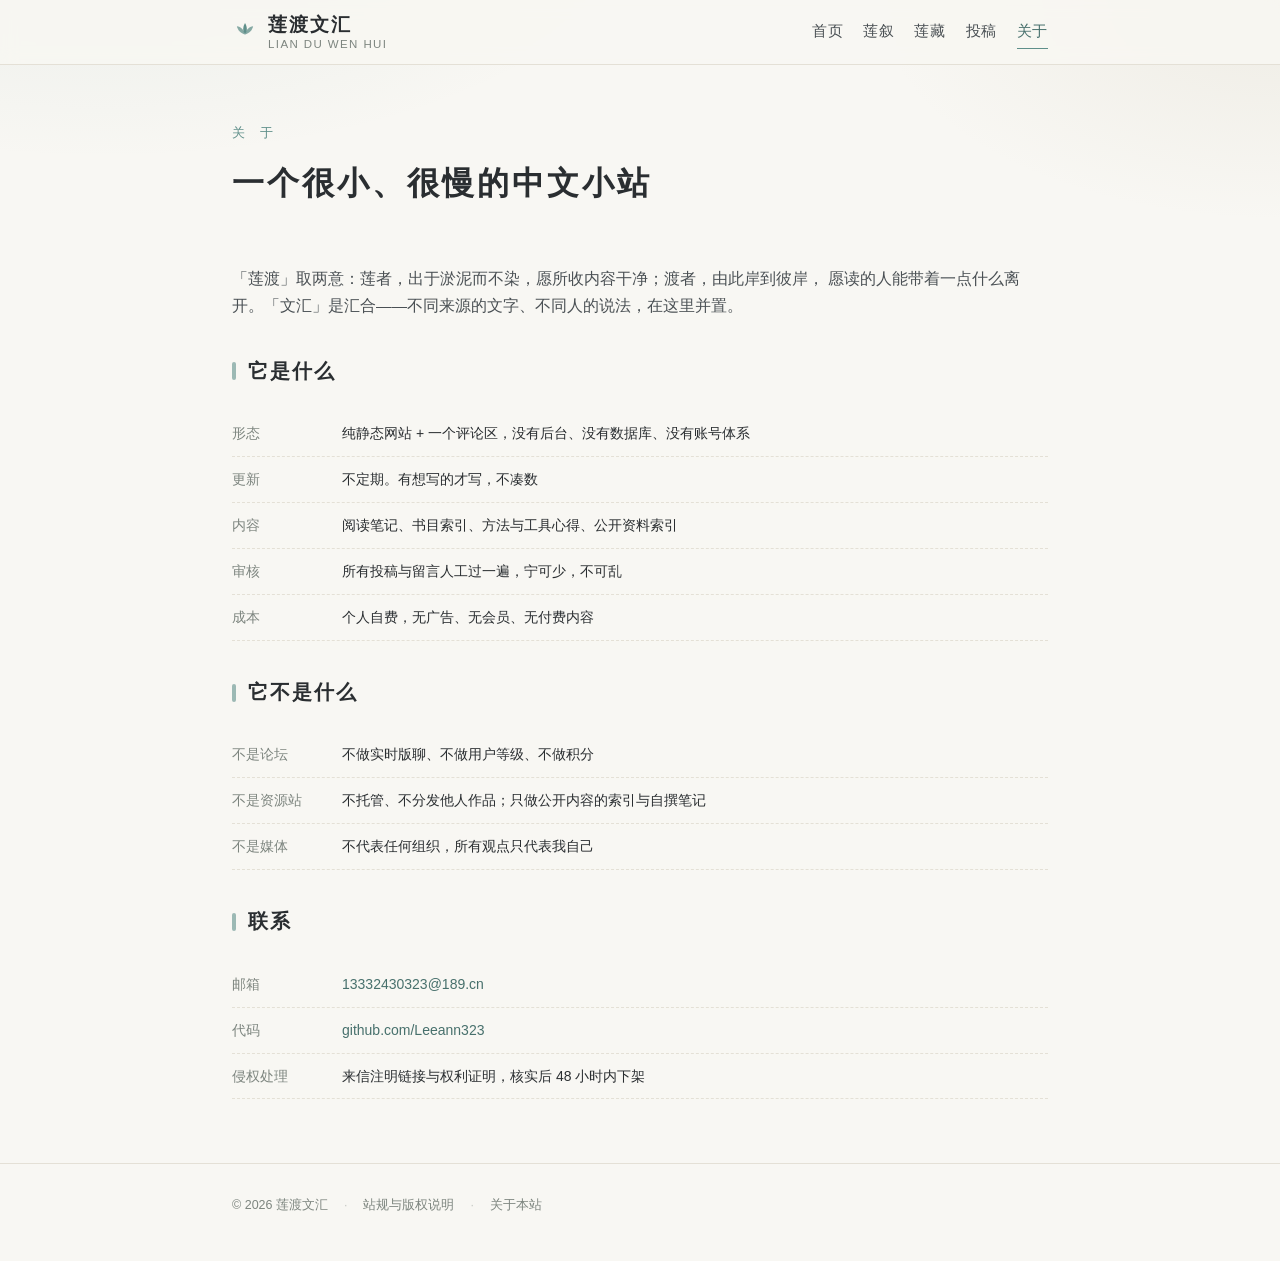
==== about/index.html @ 1ff8a552 "init: liandu static site" ====
<!DOCTYPE html>
<html lang="zh-CN">
<head>
<meta charset="utf-8">
<meta name="viewport" content="width=device-width, initial-scale=1">
<title>关于本站 | 莲渡文汇</title>
<meta name="description" content="莲渡文汇是什么，为什么做，怎么做的。">
<link rel="stylesheet" href="../assets/style.css">
</head>
<body>

<header class="site">
  <div class="wrap">
    <a class="brand" href="../">
      <svg width="26" height="26" viewBox="0 0 32 32" aria-hidden="true">
        <path d="M16 5c3 5 3 10 0 14-3-4-3-9 0-14z" fill="#5f8f8a"/>
        <path d="M16 19c-5-1-9-5-10-10 5 .5 8.5 4 10 10z" fill="#5f8f8a" opacity=".75"/>
        <path d="M16 19c5-1 9-5 10-10-5 .5-8.5 4-10 10z" fill="#5f8f8a" opacity=".75"/>
      </svg>
      <span style="display:flex;flex-direction:column;line-height:1.25">
        <b>莲渡文汇</b><span>LIAN DU WEN HUI</span>
      </span>
    </a>
    <nav class="main">
      <a href="../">首页</a>
      <a href="../qa/">莲叙</a>
      <a href="../library/">莲藏</a>
      <a href="../submit/">投稿</a>
      <a class="on" href="../about/">关于</a>
    </nav>
  </div>
</header>

<main class="wrap">
  <section class="hero" style="padding:56px 0 20px">
    <p class="kicker">关 于</p>
    <h1 style="font-size:clamp(24px,4vw,32px)">一个很小、很慢的中文小站</h1>
  </section>

  <section class="block" style="padding-top:6px">
    <p style="color:var(--ink-soft)">
      「莲渡」取两意：莲者，出于淤泥而不染，愿所收内容干净；渡者，由此岸到彼岸，
      愿读的人能带着一点什么离开。「文汇」是汇合——不同来源的文字、不同人的说法，在这里并置。
    </p>

    <h2 class="sec" style="margin-top:34px">它是什么</h2>
    <ul class="kv">
      <li><span>形态</span><span>纯静态网站 + 一个评论区，没有后台、没有数据库、没有账号体系</span></li>
      <li><span>更新</span><span>不定期。有想写的才写，不凑数</span></li>
      <li><span>内容</span><span>阅读笔记、书目索引、方法与工具心得、公开资料索引</span></li>
      <li><span>审核</span><span>所有投稿与留言人工过一遍，宁可少，不可乱</span></li>
      <li><span>成本</span><span>个人自费，无广告、无会员、无付费内容</span></li>
    </ul>

    <h2 class="sec" style="margin-top:34px">它不是什么</h2>
    <ul class="kv">
      <li><span>不是论坛</span><span>不做实时版聊、不做用户等级、不做积分</span></li>
      <li><span>不是资源站</span><span>不托管、不分发他人作品；只做公开内容的索引与自撰笔记</span></li>
      <li><span>不是媒体</span><span>不代表任何组织，所有观点只代表我自己</span></li>
    </ul>

    <h2 class="sec" style="margin-top:34px">联系</h2>
    <ul class="kv">
      <li><span>邮箱</span><span><a href="mailto:13332430323@189.cn">13332430323@189.cn</a></span></li>
      <li><span>代码</span><span><a href="https://github.com/Leeann323" target="_blank" rel="noopener">github.com/Leeann323</a></span></li>
      <li><span>侵权处理</span><span>来信注明链接与权利证明，核实后 48 小时内下架</span></li>
    </ul>
  </section>
</main>

<footer class="site">
  <div class="wrap">
    <span>© <span id="y">2026</span> 莲渡文汇</span>
    <span class="sep">·</span>
    <a href="../rules/">站规与版权说明</a>
    <span class="sep">·</span>
    <a href="../about/">关于本站</a>
  </div>
</footer>
<script>document.getElementById('y').textContent = new Date().getFullYear();</script>
</body>
</html>
---- assets/style.css ----
/* 莲渡文汇 · 简约国风样式 */
:root {
  --paper: #f8f7f3;
  --paper-2: #f2f0e9;
  --ink: #2a2e31;
  --ink-soft: #4a5054;
  --muted: #7d857f;
  --qing: #5f8f8a;
  --qing-deep: #47706c;
  --qing-wash: rgba(95, 143, 138, 0.08);
  --line: #e4e0d6;
  --shadow: 0 1px 2px rgba(42, 46, 49, 0.04), 0 8px 24px rgba(42, 46, 49, 0.05);
  --serif: "Noto Serif SC", "Source Han Serif SC", "Songti SC", "STSong", SimSun, serif;
  --sans: -apple-system, BlinkMacSystemFont, "Segoe UI", "Noto Sans SC", "Microsoft YaHei", sans-serif;
}

* { box-sizing: border-box; }

html { scroll-behavior: smooth; }

body {
  margin: 0;
  background:
    radial-gradient(900px 420px at 8% -8%, rgba(95, 143, 138, 0.10), transparent 62%),
    radial-gradient(700px 380px at 100% 0%, rgba(180, 170, 140, 0.14), transparent 58%),
    var(--paper);
  color: var(--ink);
  font-family: var(--sans);
  font-size: 15.5px;
  line-height: 1.78;
  -webkit-font-smoothing: antialiased;
}

a { color: var(--qing-deep); text-decoration: none; }
a:hover { text-decoration: underline; text-underline-offset: 3px; }

.wrap { width: 100%; max-width: 860px; margin: 0 auto; padding: 0 22px; }

/* ---------- header ---------- */
header.site {
  border-bottom: 1px solid var(--line);
  background: rgba(248, 247, 243, 0.86);
  backdrop-filter: blur(8px);
  position: sticky; top: 0; z-index: 20;
}
header.site .wrap {
  display: flex; align-items: center; gap: 18px;
  min-height: 64px; flex-wrap: wrap;
}
.brand { display: flex; align-items: center; gap: 10px; text-decoration: none; }
.brand:hover { text-decoration: none; }
.brand svg { display: block; }
.brand b {
  font-family: var(--serif); font-size: 19px; letter-spacing: 2px;
  color: var(--ink); font-weight: 600;
}
.brand span { font-size: 11.5px; color: var(--muted); letter-spacing: 1.4px; }

nav.main { margin-left: auto; display: flex; gap: 20px; flex-wrap: wrap; }
nav.main a {
  font-size: 14.5px; color: var(--ink-soft); letter-spacing: 0.6px;
  padding: 4px 0; border-bottom: 1px solid transparent;
}
nav.main a:hover { color: var(--qing-deep); border-bottom-color: var(--qing); text-decoration: none; }
nav.main a.on { color: var(--qing-deep); border-bottom-color: var(--qing); }

/* ---------- hero ---------- */
.hero { padding: 74px 0 46px; }
.hero .kicker {
  font-family: var(--serif); font-size: 13px; letter-spacing: 6px;
  color: var(--qing); margin: 0 0 18px;
}
.hero h1 {
  font-family: var(--serif); font-size: clamp(30px, 5.4vw, 44px);
  line-height: 1.34; font-weight: 600; letter-spacing: 3px; margin: 0 0 18px;
}
.hero p.lead { color: var(--ink-soft); font-size: 16px; max-width: 620px; margin: 0 0 30px; }
.hero .rule { width: 56px; height: 2px; background: var(--qing); opacity: .5; margin: 0 0 30px; border-radius: 2px; }

/* ---------- entry cards ---------- */
.grid-3 { display: grid; gap: 16px; grid-template-columns: repeat(auto-fit, minmax(220px, 1fr)); }
.entry {
  display: block; padding: 22px 20px; border: 1px solid var(--line);
  border-radius: 14px; background: linear-gradient(180deg, #fff 0%, #fbfaf6 100%);
  box-shadow: var(--shadow); transition: .2s ease; text-decoration: none; color: inherit;
}
.entry:hover { transform: translateY(-3px); border-color: #cfdcd9; text-decoration: none; }
.entry h3 { font-family: var(--serif); font-size: 17px; margin: 0 0 8px; letter-spacing: 1.5px; font-weight: 600; }
.entry p { margin: 0; font-size: 13.5px; color: var(--muted); line-height: 1.7; }
.entry .zh { color: var(--qing); font-size: 12px; letter-spacing: 2px; display: block; margin-bottom: 10px; }

/* ---------- sections ---------- */
section.block { padding: 44px 0; }
section.block + section.block { border-top: 1px solid var(--line); }
h2.sec {
  font-family: var(--serif); font-size: 20px; letter-spacing: 2px; font-weight: 600;
  margin: 0 0 22px; display: flex; align-items: center; gap: 12px;
}
h2.sec::before { content: ""; width: 4px; height: 18px; background: var(--qing); border-radius: 2px; opacity: .6; }
h2.sec small { font-family: var(--sans); font-size: 12px; color: var(--muted); letter-spacing: 1px; font-weight: 400; }

/* ---------- lists ---------- */
ul.plain { list-style: none; margin: 0; padding: 0; }
ul.plain li + li { border-top: 1px dashed var(--line); }
ul.plain li a.row { display: block; padding: 16px 2px; color: inherit; text-decoration: none; }
ul.plain li a.row:hover { background: var(--qing-wash); text-decoration: none; }
.row .t { font-size: 15.5px; color: var(--ink); }
.row .m { font-size: 12.5px; color: var(--muted); margin-top: 5px; }

/* ---------- tags ---------- */
.tags { display: flex; gap: 7px; flex-wrap: wrap; margin-top: 8px; }
.tag {
  font-size: 11.5px; letter-spacing: .4px; color: var(--qing-deep);
  background: var(--qing-wash); border: 1px solid rgba(95, 143, 138, .22);
  padding: 2px 9px; border-radius: 999px;
}
.tag.ch { color: #8a6d3b; background: rgba(178, 148, 92, .09); border-color: rgba(178, 148, 92, .26); }
.tag.gh { color: #4b5563; background: rgba(120, 130, 140, .09); border-color: rgba(120, 130, 140, .24); }

/* ---------- resource cards ---------- */
.res {
  border: 1px solid var(--line); border-radius: 14px; padding: 20px;
  background: #fff; box-shadow: var(--shadow); display: flex; flex-direction: column; gap: 10px;
}
.res h3 { font-family: var(--serif); font-size: 16.5px; margin: 0; letter-spacing: 1px; font-weight: 600; }
.res p { margin: 0; font-size: 13.5px; color: var(--ink-soft); }
.res .foot {
  display: flex; align-items: center; gap: 12px; flex-wrap: wrap;
  margin-top: auto; padding-top: 12px; border-top: 1px dashed var(--line);
  font-size: 12.5px; color: var(--muted);
}
.res .foot .btn {
  margin-left: auto; font-size: 13px; padding: 6px 14px; border-radius: 8px;
  border: 1px solid var(--qing); color: var(--qing-deep); background: transparent;
}
.res .foot .btn:hover { background: var(--qing); color: #fff; text-decoration: none; }

/* ---------- article ---------- */
article.post { padding: 42px 0 10px; }
article.post h1 { font-family: var(--serif); font-size: clamp(24px, 4vw, 31px); letter-spacing: 2px; line-height: 1.45; margin: 0 0 14px; }
article.post .meta { font-size: 12.5px; color: var(--muted); border-bottom: 1px solid var(--line); padding-bottom: 18px; margin-bottom: 26px; }
article.post h2 { font-family: var(--serif); font-size: 19px; letter-spacing: 1px; margin: 32px 0 12px; }
article.post p { margin: 0 0 16px; color: var(--ink-soft); }
article.post blockquote {
  margin: 22px 0; padding: 14px 18px; border-left: 3px solid var(--qing);
  background: var(--qing-wash); border-radius: 0 8px 8px 0; color: var(--ink-soft); font-family: var(--serif);
}

/* ---------- comments ---------- */
.comments { padding: 40px 0 60px; border-top: 1px solid var(--line); margin-top: 40px; }
.comments h2 { font-family: var(--serif); font-size: 18px; letter-spacing: 2px; margin: 0 0 8px; }
.comments .hint { font-size: 12.5px; color: var(--muted); margin: 0 0 20px; }
.cbox { min-height: 80px; }

/* ---------- misc ---------- */
.note {
  border: 1px solid var(--line); background: var(--paper-2); border-radius: 12px;
  padding: 18px 20px; font-size: 13.5px; color: var(--ink-soft);
}
.note b { color: var(--ink); }
.kv { margin: 0; padding: 0; list-style: none; }
.kv li { display: flex; gap: 14px; padding: 10px 0; border-bottom: 1px dashed var(--line); font-size: 14px; }
.kv li span:first-child { color: var(--muted); min-width: 96px; flex: 0 0 auto; }

footer.site {
  border-top: 1px solid var(--line); margin-top: 20px; padding: 30px 0 44px;
  font-size: 12.5px; color: var(--muted);
}
footer.site .wrap { display: flex; gap: 16px; flex-wrap: wrap; align-items: center; }
footer.site a { color: var(--muted); }
footer.site .sep { opacity: .4; }

@media (max-width: 560px) {
  .hero { padding: 48px 0 32px; }
  nav.main { width: 100%; margin-left: 0; gap: 14px; }
  header.site .wrap { padding-bottom: 10px; }
}
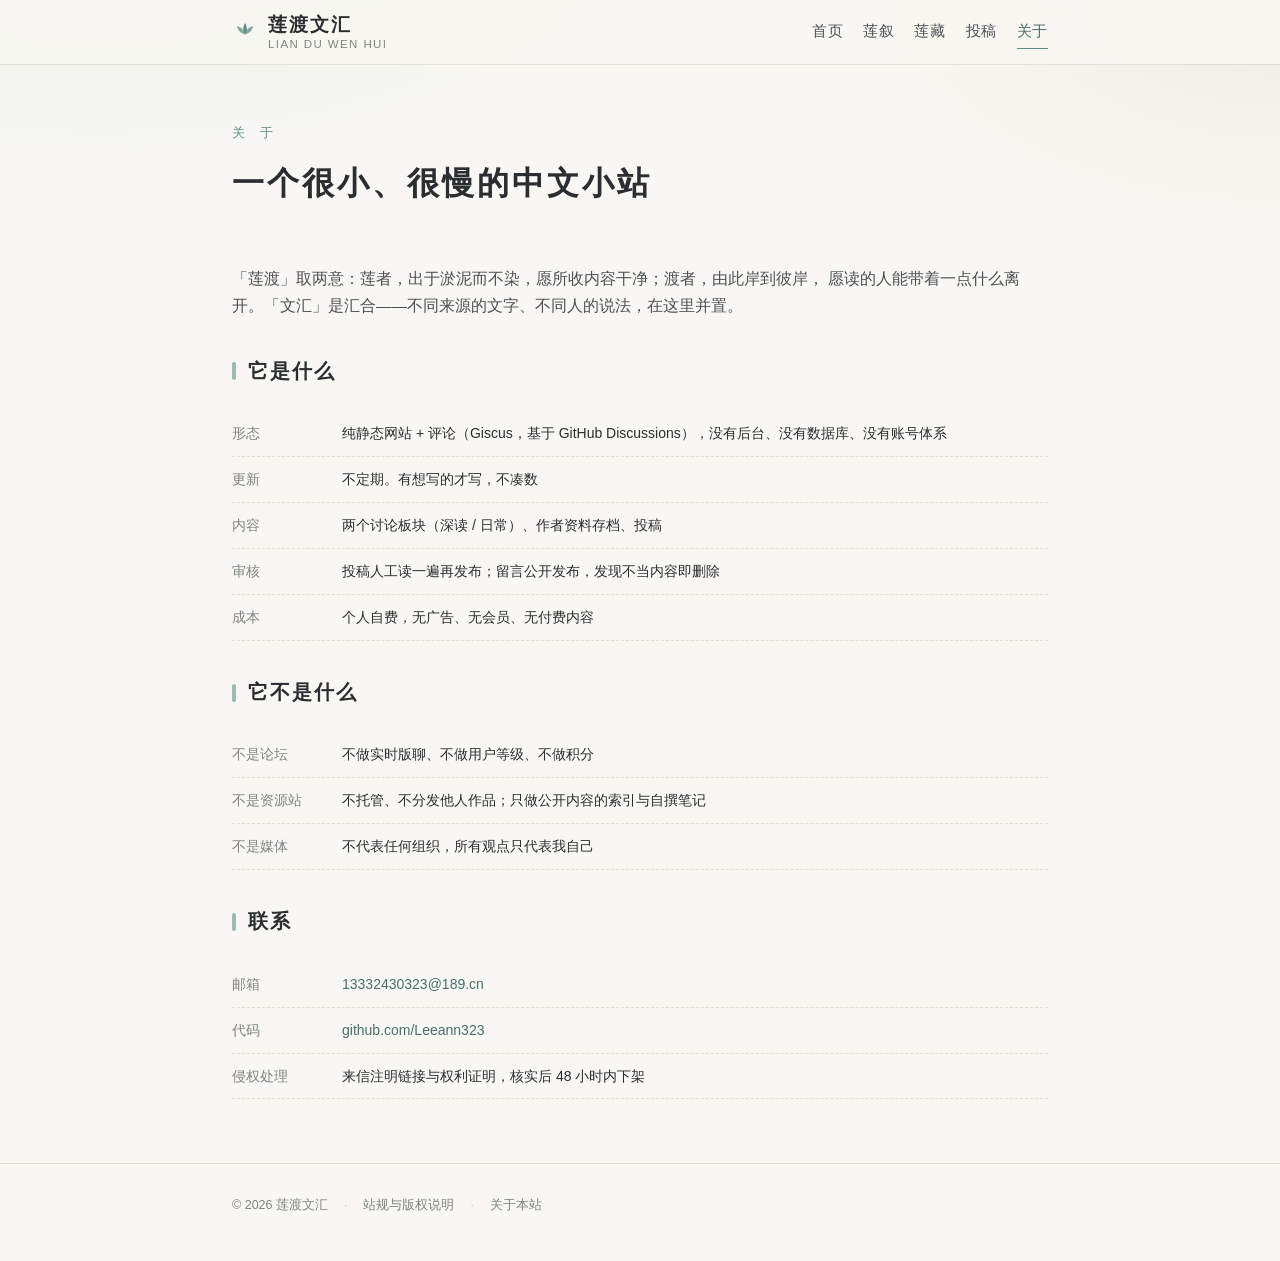
==== commit 3b44345a: "refactor: split Lianxu into deep/daily boards; library becomes author archive" ====
--- a/about/index.html
+++ b/about/index.html
@@ -45,10 +45,10 @@
 
     <h2 class="sec" style="margin-top:34px">它是什么</h2>
     <ul class="kv">
-      <li><span>形态</span><span>纯静态网站 + 一个评论区，没有后台、没有数据库、没有账号体系</span></li>
+      <li><span>形态</span><span>纯静态网站 + 评论（Giscus，基于 GitHub Discussions），没有后台、没有数据库、没有账号体系</span></li>
       <li><span>更新</span><span>不定期。有想写的才写，不凑数</span></li>
-      <li><span>内容</span><span>阅读笔记、书目索引、方法与工具心得、公开资料索引</span></li>
-      <li><span>审核</span><span>所有投稿与留言人工过一遍，宁可少，不可乱</span></li>
+      <li><span>内容</span><span>两个讨论板块（深读 / 日常）、作者资料存档、投稿</span></li>
+      <li><span>审核</span><span>投稿人工读一遍再发布；留言公开发布，发现不当内容即删除</span></li>
       <li><span>成本</span><span>个人自费，无广告、无会员、无付费内容</span></li>
     </ul>
 
--- a/assets/style.css
+++ b/assets/style.css
@@ -175,3 +175,85 @@
   nav.main { width: 100%; margin-left: 0; gap: 14px; }
   header.site .wrap { padding-bottom: 10px; }
 }
+
+/* ---------- 通用按钮 ---------- */
+a.btn {
+  display: inline-block; font-size: 13px; padding: 7px 15px; border-radius: 8px;
+  border: 1px solid var(--qing); color: var(--qing-deep); background: transparent;
+}
+a.btn:hover { background: var(--qing); color: #fff; text-decoration: none; }
+
+/* ---------- 两栏说明（板块页） ---------- */
+.two-col {
+  display: grid; gap: 14px;
+  grid-template-columns: repeat(auto-fit, minmax(240px, 1fr));
+}
+.two-col .note { height: 100%; }
+
+/* ---------- 日常卡片 ---------- */
+.note-grid {
+  display: grid; gap: 14px;
+  grid-template-columns: repeat(auto-fit, minmax(228px, 1fr));
+}
+.note-card {
+  display: flex; flex-direction: column; gap: 8px;
+  border: 1px solid var(--line); border-radius: 14px; background: #fff;
+  padding: 18px 18px 14px; box-shadow: var(--shadow);
+  color: inherit; text-decoration: none; transition: .2s ease;
+}
+a.note-card:hover { transform: translateY(-2px); border-color: #cfdcd9; text-decoration: none; }
+.note-card h3 {
+  font-family: var(--serif); font-size: 15.5px; font-weight: 600;
+  margin: 0; letter-spacing: .6px;
+}
+.note-card img {
+  width: 100%; height: auto; border-radius: 10px; display: block; margin: 2px 0;
+}
+.note-card p { margin: 0; font-size: 13.5px; color: var(--ink-soft); line-height: 1.72; }
+.note-card .meta {
+  margin-top: auto; padding-top: 10px; border-top: 1px dashed var(--line);
+  display: flex; gap: 8px; flex-wrap: wrap; align-items: center;
+  font-size: 11.5px; color: var(--muted);
+}
+.note-card .meta .tag { margin: 0; }
+
+/* ---------- 作者资料卡 ---------- */
+.author {
+  border: 1px solid var(--line); border-radius: 14px; background: #fff;
+  padding: 22px; box-shadow: var(--shadow); margin-bottom: 16px;
+}
+.author h3 {
+  font-family: var(--serif); font-size: 18px; font-weight: 600;
+  letter-spacing: 1.5px; margin: 0 0 3px;
+}
+.author h3 .years {
+  font-family: var(--sans); font-size: 12.5px; font-weight: 400;
+  color: var(--muted); letter-spacing: 0; margin-left: 9px;
+}
+.author .who { font-size: 12.5px; color: var(--qing-deep); margin: 0 0 12px; }
+.author .desc { font-size: 14px; color: var(--ink-soft); margin: 0 0 14px; }
+.author .lines { border-top: 1px dashed var(--line); }
+.author .lines div {
+  display: flex; gap: 14px; padding: 9px 0; font-size: 13.5px;
+  border-bottom: 1px dashed var(--line);
+}
+.author .lines div span:first-child { color: var(--muted); min-width: 58px; flex: 0 0 auto; }
+.author .files { display: flex; gap: 10px; flex-wrap: wrap; padding-top: 14px; }
+.author .file {
+  font-size: 13px; padding: 6px 13px; border-radius: 8px;
+  border: 1px solid var(--qing); color: var(--qing-deep); background: transparent;
+}
+.author .file em { font-style: normal; font-size: 11.5px; color: var(--muted); margin-left: 7px; }
+.author .file:hover { background: var(--qing); color: #fff; text-decoration: none; }
+.author .file:hover em { color: rgba(255, 255, 255, .82); }
+.author .upd { font-size: 11.5px; color: var(--muted); margin: 12px 0 0; }
+code {
+  font-family: ui-monospace, Consolas, "Courier New", monospace;
+  font-size: .92em; background: rgba(120, 130, 140, .10);
+  padding: 1px 5px; border-radius: 4px;
+}
+
+@media (max-width: 560px) {
+  .author .lines div { flex-direction: column; gap: 2px; }
+  .author { padding: 18px; }
+}
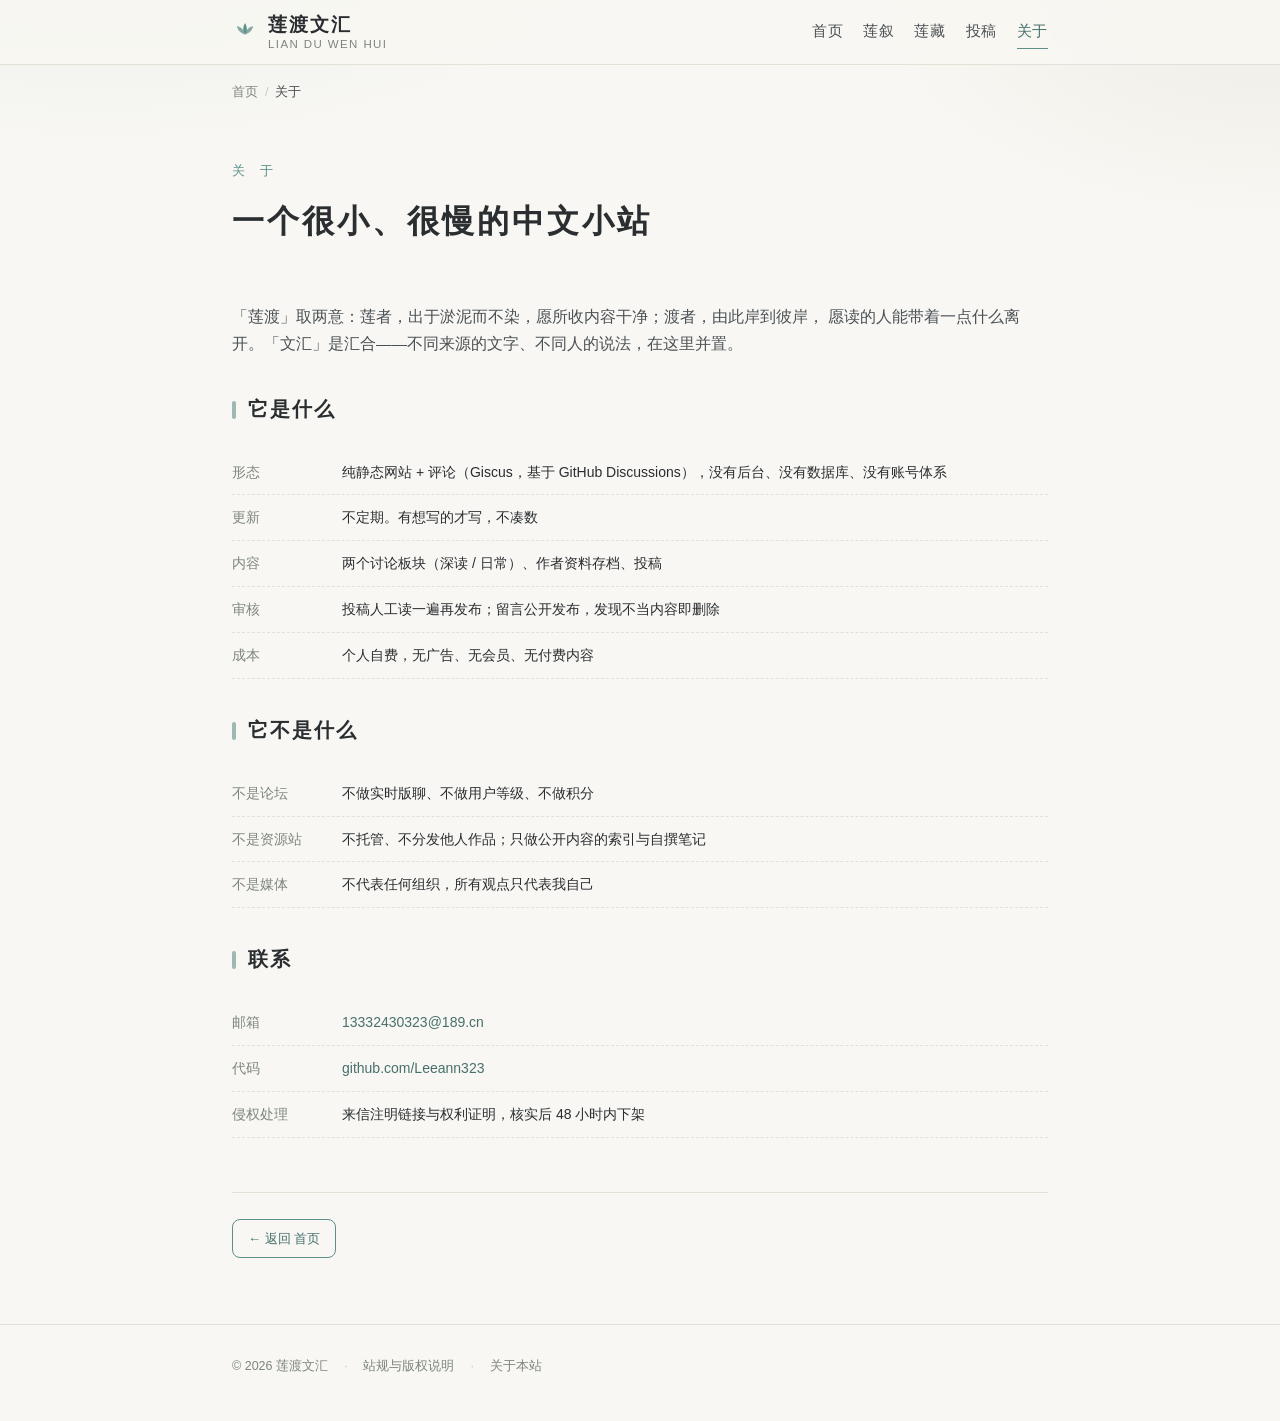
==== commit 5a8e7951: "feat: breadcrumb + back button on subpages" ====
--- a/about/index.html
+++ b/about/index.html
@@ -32,6 +32,9 @@
 </header>
 
 <main class="wrap">
+  <nav class="crumb" aria-label="当前位置">
+    <a href="../">首页</a><span class="sep">/</span><em>关于</em>
+  </nav>
   <section class="hero" style="padding:56px 0 20px">
     <p class="kicker">关 于</p>
     <h1 style="font-size:clamp(24px,4vw,32px)">一个很小、很慢的中文小站</h1>
@@ -66,6 +69,9 @@
       <li><span>侵权处理</span><span>来信注明链接与权利证明，核实后 48 小时内下架</span></li>
     </ul>
   </section>
+<nav class="backbar" aria-label="返回">
+    <a class="btn" href="../">← 返回 首页</a>
+  </nav>
 </main>
 
 <footer class="site">
--- a/assets/style.css
+++ b/assets/style.css
@@ -183,6 +183,21 @@
 }
 a.btn:hover { background: var(--qing); color: #fff; text-decoration: none; }
 
+/* ---------- 面包屑与返回 ---------- */
+nav.crumb {
+  display: flex; align-items: center; gap: 7px; flex-wrap: wrap;
+  padding: 16px 0 0; font-size: 12.5px; color: var(--muted);
+}
+nav.crumb a { color: var(--muted); }
+nav.crumb a:hover { color: var(--qing-deep); text-decoration: none; }
+nav.crumb .sep { opacity: .4; }
+nav.crumb em { font-style: normal; color: var(--ink-soft); }
+
+nav.backbar {
+  display: flex; gap: 10px; flex-wrap: wrap; align-items: center;
+  padding: 26px 0 46px; margin-top: 10px; border-top: 1px solid var(--line);
+}
+
 /* ---------- 两栏说明（板块页） ---------- */
 .two-col {
   display: grid; gap: 14px;
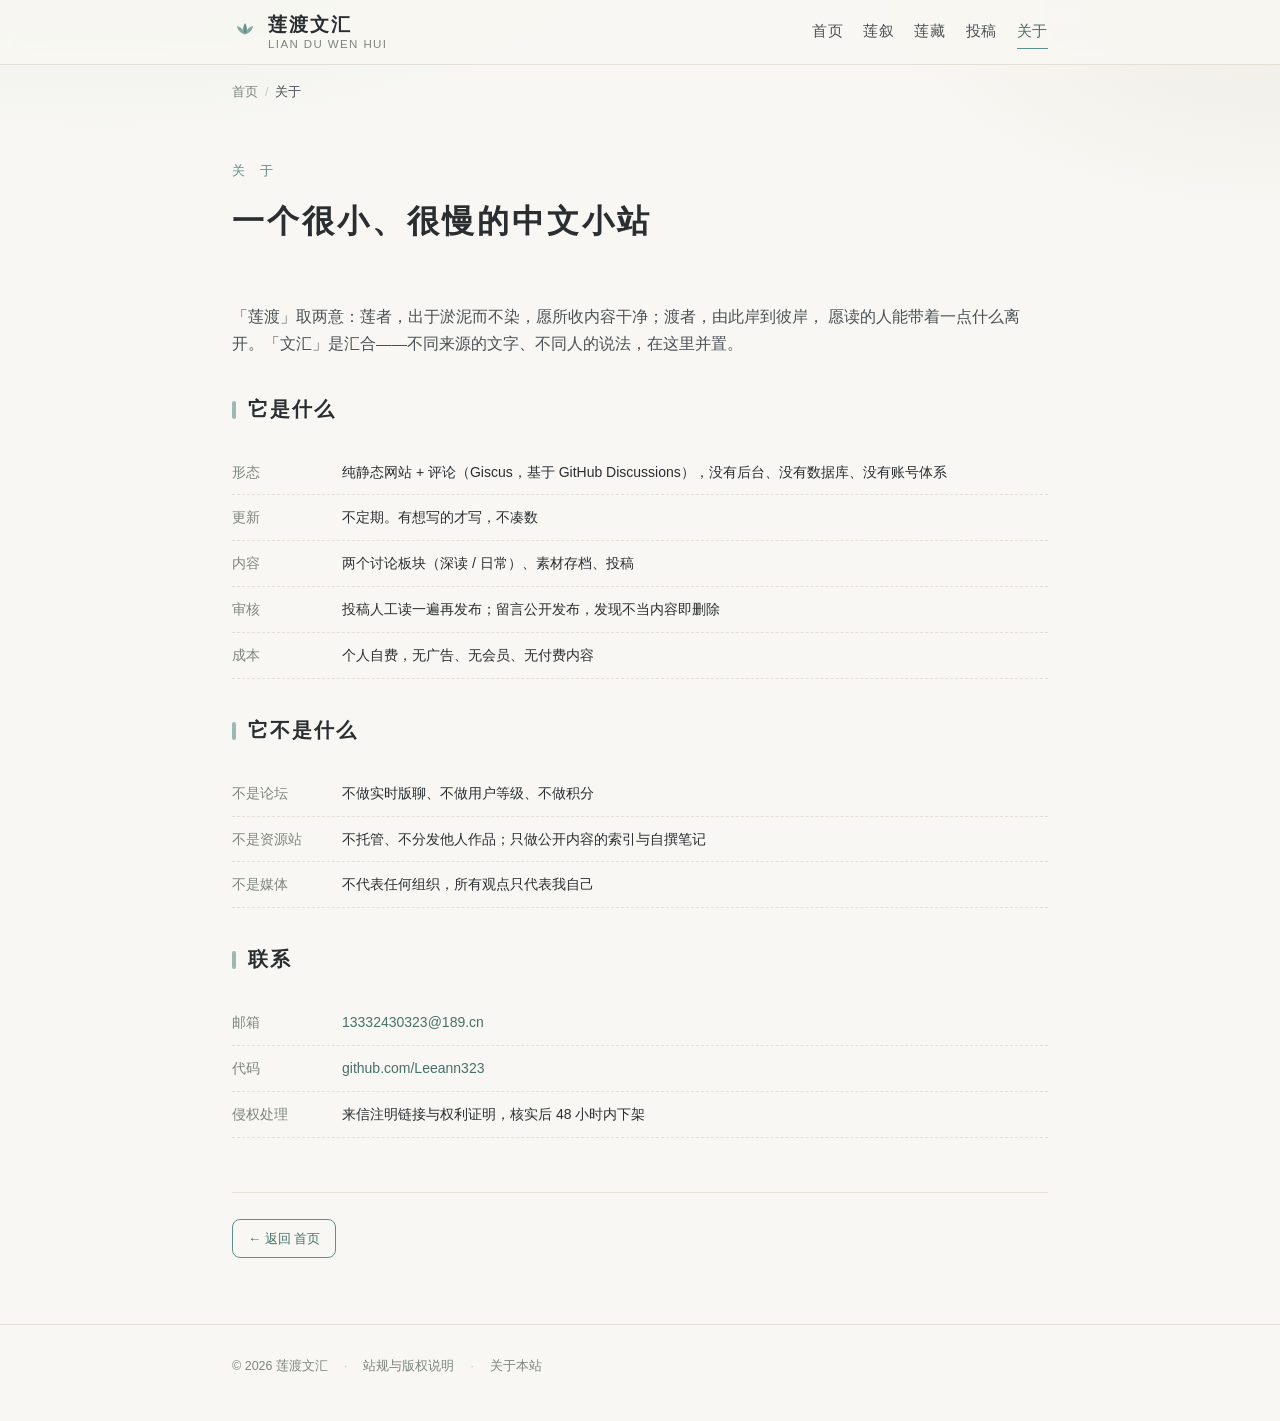
==== commit fc6dbf1f: "feat(library): broaden Lianzang from author profiles to a general resource archive" ====
--- a/about/index.html
+++ b/about/index.html
@@ -50,7 +50,7 @@
     <ul class="kv">
       <li><span>形态</span><span>纯静态网站 + 评论（Giscus，基于 GitHub Discussions），没有后台、没有数据库、没有账号体系</span></li>
       <li><span>更新</span><span>不定期。有想写的才写，不凑数</span></li>
-      <li><span>内容</span><span>两个讨论板块（深读 / 日常）、作者资料存档、投稿</span></li>
+      <li><span>内容</span><span>两个讨论板块（深读 / 日常）、素材存档、投稿</span></li>
       <li><span>审核</span><span>投稿人工读一遍再发布；留言公开发布，发现不当内容即删除</span></li>
       <li><span>成本</span><span>个人自费，无广告、无会员、无付费内容</span></li>
     </ul>
--- a/assets/style.css
+++ b/assets/style.css
@@ -232,36 +232,34 @@
 }
 .note-card .meta .tag { margin: 0; }
 
-/* ---------- 作者资料卡 ---------- */
-.author {
+/* ---------- 存档条目卡（莲藏） ---------- */
+.item {
   border: 1px solid var(--line); border-radius: 14px; background: #fff;
   padding: 22px; box-shadow: var(--shadow); margin-bottom: 16px;
 }
-.author h3 {
+.item-head { display: flex; align-items: baseline; gap: 10px; flex-wrap: wrap; margin-bottom: 4px; }
+.item h3 {
   font-family: var(--serif); font-size: 18px; font-weight: 600;
-  letter-spacing: 1.5px; margin: 0 0 3px;
-}
-.author h3 .years {
-  font-family: var(--sans); font-size: 12.5px; font-weight: 400;
-  color: var(--muted); letter-spacing: 0; margin-left: 9px;
-}
-.author .who { font-size: 12.5px; color: var(--qing-deep); margin: 0 0 12px; }
-.author .desc { font-size: 14px; color: var(--ink-soft); margin: 0 0 14px; }
-.author .lines { border-top: 1px dashed var(--line); }
-.author .lines div {
+  letter-spacing: 1.5px; margin: 0;
+}
+.item-head .tag { margin: 0; }
+.item .who { font-size: 12.5px; color: var(--qing-deep); margin: 0 0 12px; }
+.item .desc { font-size: 14px; color: var(--ink-soft); margin: 0 0 14px; }
+.item .lines { border-top: 1px dashed var(--line); }
+.item .lines div {
   display: flex; gap: 14px; padding: 9px 0; font-size: 13.5px;
   border-bottom: 1px dashed var(--line);
 }
-.author .lines div span:first-child { color: var(--muted); min-width: 58px; flex: 0 0 auto; }
-.author .files { display: flex; gap: 10px; flex-wrap: wrap; padding-top: 14px; }
-.author .file {
+.item .lines div span:first-child { color: var(--muted); min-width: 58px; flex: 0 0 auto; }
+.item .files { display: flex; gap: 10px; flex-wrap: wrap; padding-top: 14px; }
+.item .file {
   font-size: 13px; padding: 6px 13px; border-radius: 8px;
   border: 1px solid var(--qing); color: var(--qing-deep); background: transparent;
 }
-.author .file em { font-style: normal; font-size: 11.5px; color: var(--muted); margin-left: 7px; }
-.author .file:hover { background: var(--qing); color: #fff; text-decoration: none; }
-.author .file:hover em { color: rgba(255, 255, 255, .82); }
-.author .upd { font-size: 11.5px; color: var(--muted); margin: 12px 0 0; }
+.item .file em { font-style: normal; font-size: 11.5px; color: var(--muted); margin-left: 7px; }
+.item .file:hover { background: var(--qing); color: #fff; text-decoration: none; }
+.item .file:hover em { color: rgba(255, 255, 255, .82); }
+.item .upd { font-size: 11.5px; color: var(--muted); margin: 12px 0 0; }
 code {
   font-family: ui-monospace, Consolas, "Courier New", monospace;
   font-size: .92em; background: rgba(120, 130, 140, .10);
@@ -269,6 +267,6 @@
 }
 
 @media (max-width: 560px) {
-  .author .lines div { flex-direction: column; gap: 2px; }
-  .author { padding: 18px; }
-}
+  .item .lines div { flex-direction: column; gap: 2px; }
+  .item { padding: 18px; }
+}
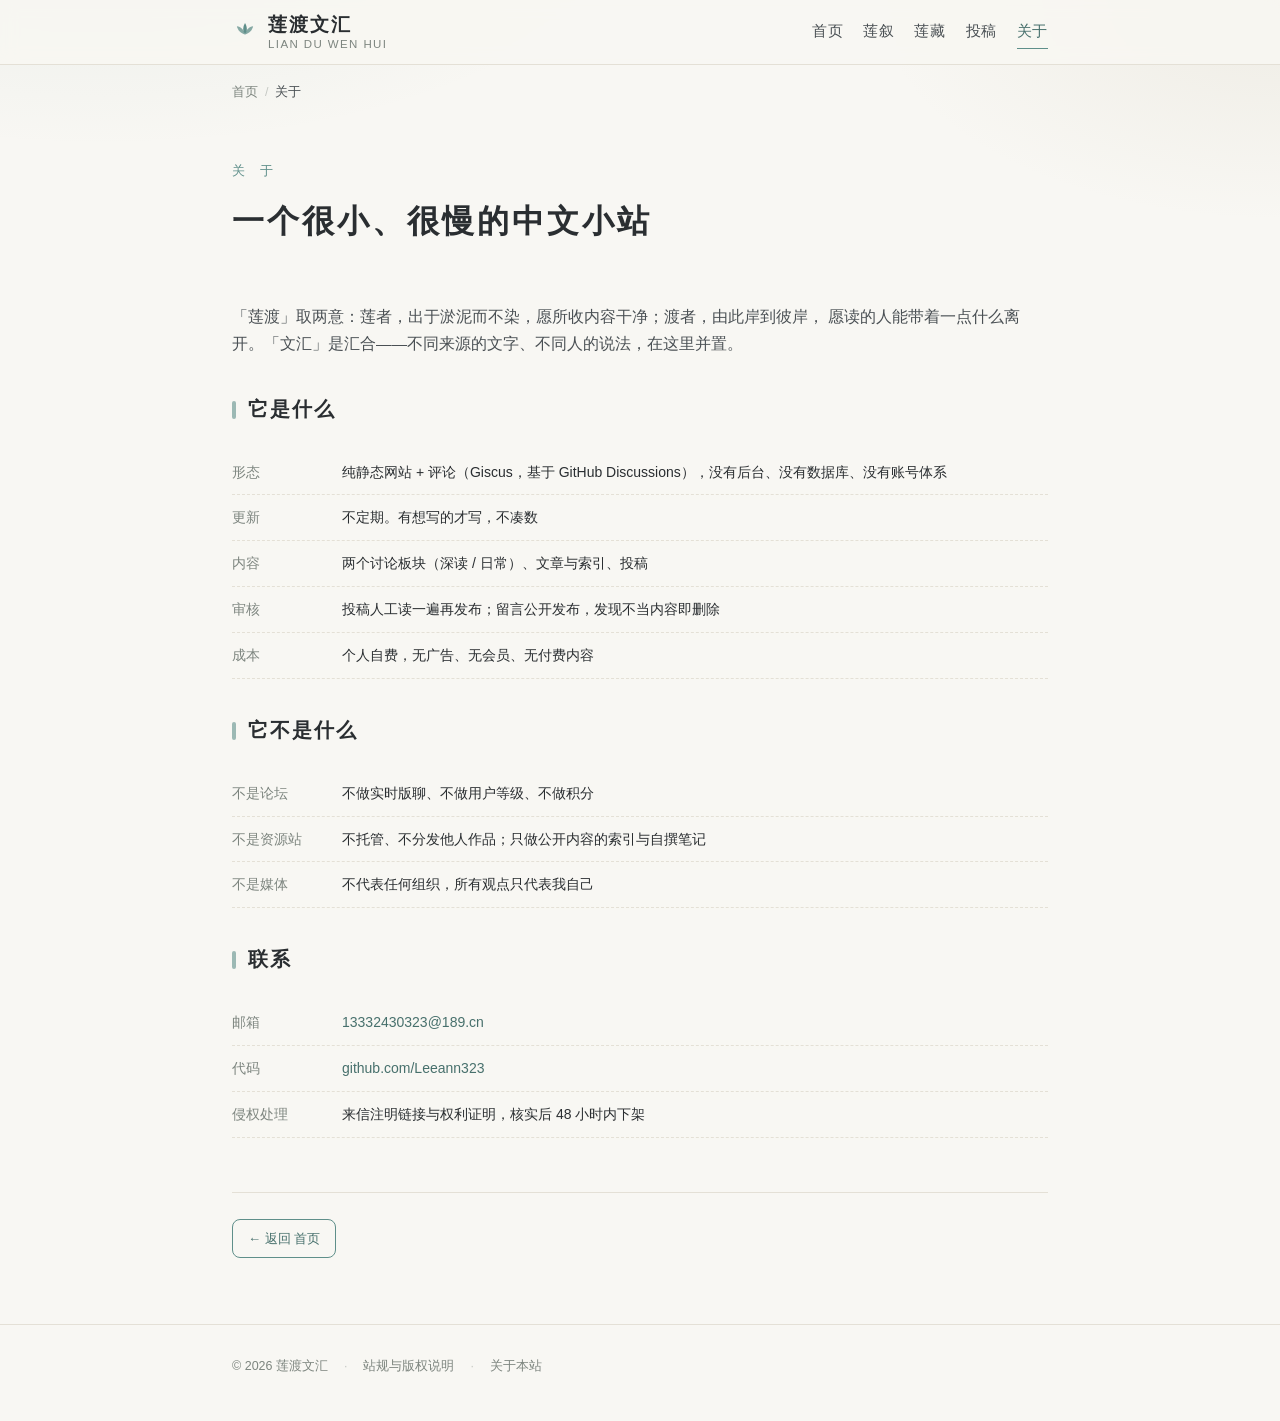
==== commit bcb47fe6: "feat(library): Lianzang becomes articles + index; no files in repo, resources only via Drawer" ====
--- a/about/index.html
+++ b/about/index.html
@@ -50,7 +50,7 @@
     <ul class="kv">
       <li><span>形态</span><span>纯静态网站 + 评论（Giscus，基于 GitHub Discussions），没有后台、没有数据库、没有账号体系</span></li>
       <li><span>更新</span><span>不定期。有想写的才写，不凑数</span></li>
-      <li><span>内容</span><span>两个讨论板块（深读 / 日常）、素材存档、投稿</span></li>
+      <li><span>内容</span><span>两个讨论板块（深读 / 日常）、文章与索引、投稿</span></li>
       <li><span>审核</span><span>投稿人工读一遍再发布；留言公开发布，发现不当内容即删除</span></li>
       <li><span>成本</span><span>个人自费，无广告、无会员、无付费内容</span></li>
     </ul>
--- a/assets/style.css
+++ b/assets/style.css
@@ -232,6 +232,32 @@
 }
 .note-card .meta .tag { margin: 0; }
 
+/* ---------- 置顶卡（莲藏） ---------- */
+.pin {
+  position: relative; display: flex; align-items: center; gap: 16px; flex-wrap: wrap;
+  border: 1px solid var(--qing); border-radius: 14px;
+  background: linear-gradient(180deg, #fff 0%, #f6faf9 100%);
+  padding: 26px 22px 20px; box-shadow: var(--shadow);
+  text-decoration: none; color: inherit; transition: .2s ease;
+}
+.pin:hover { transform: translateY(-2px); text-decoration: none; border-color: var(--qing-deep); }
+.pin-badge {
+  position: absolute; top: -10px; left: 18px;
+  background: var(--qing); color: #fff; font-size: 11px; letter-spacing: 2px;
+  padding: 2px 10px; border-radius: 999px;
+}
+.pin-body { flex: 1 1 260px; }
+.pin-body h3 {
+  font-family: var(--serif); font-size: 17.5px; font-weight: 600;
+  letter-spacing: 1.2px; margin: 0 0 7px;
+}
+.pin-body p { margin: 0; font-size: 13.5px; color: var(--ink-soft); line-height: 1.72; }
+.pin-go {
+  font-size: 13px; padding: 7px 15px; border-radius: 8px;
+  border: 1px solid var(--qing); color: var(--qing-deep); white-space: nowrap;
+}
+.pin:hover .pin-go { background: var(--qing); color: #fff; }
+
 /* ---------- 存档条目卡（莲藏） ---------- */
 .item {
   border: 1px solid var(--line); border-radius: 14px; background: #fff;
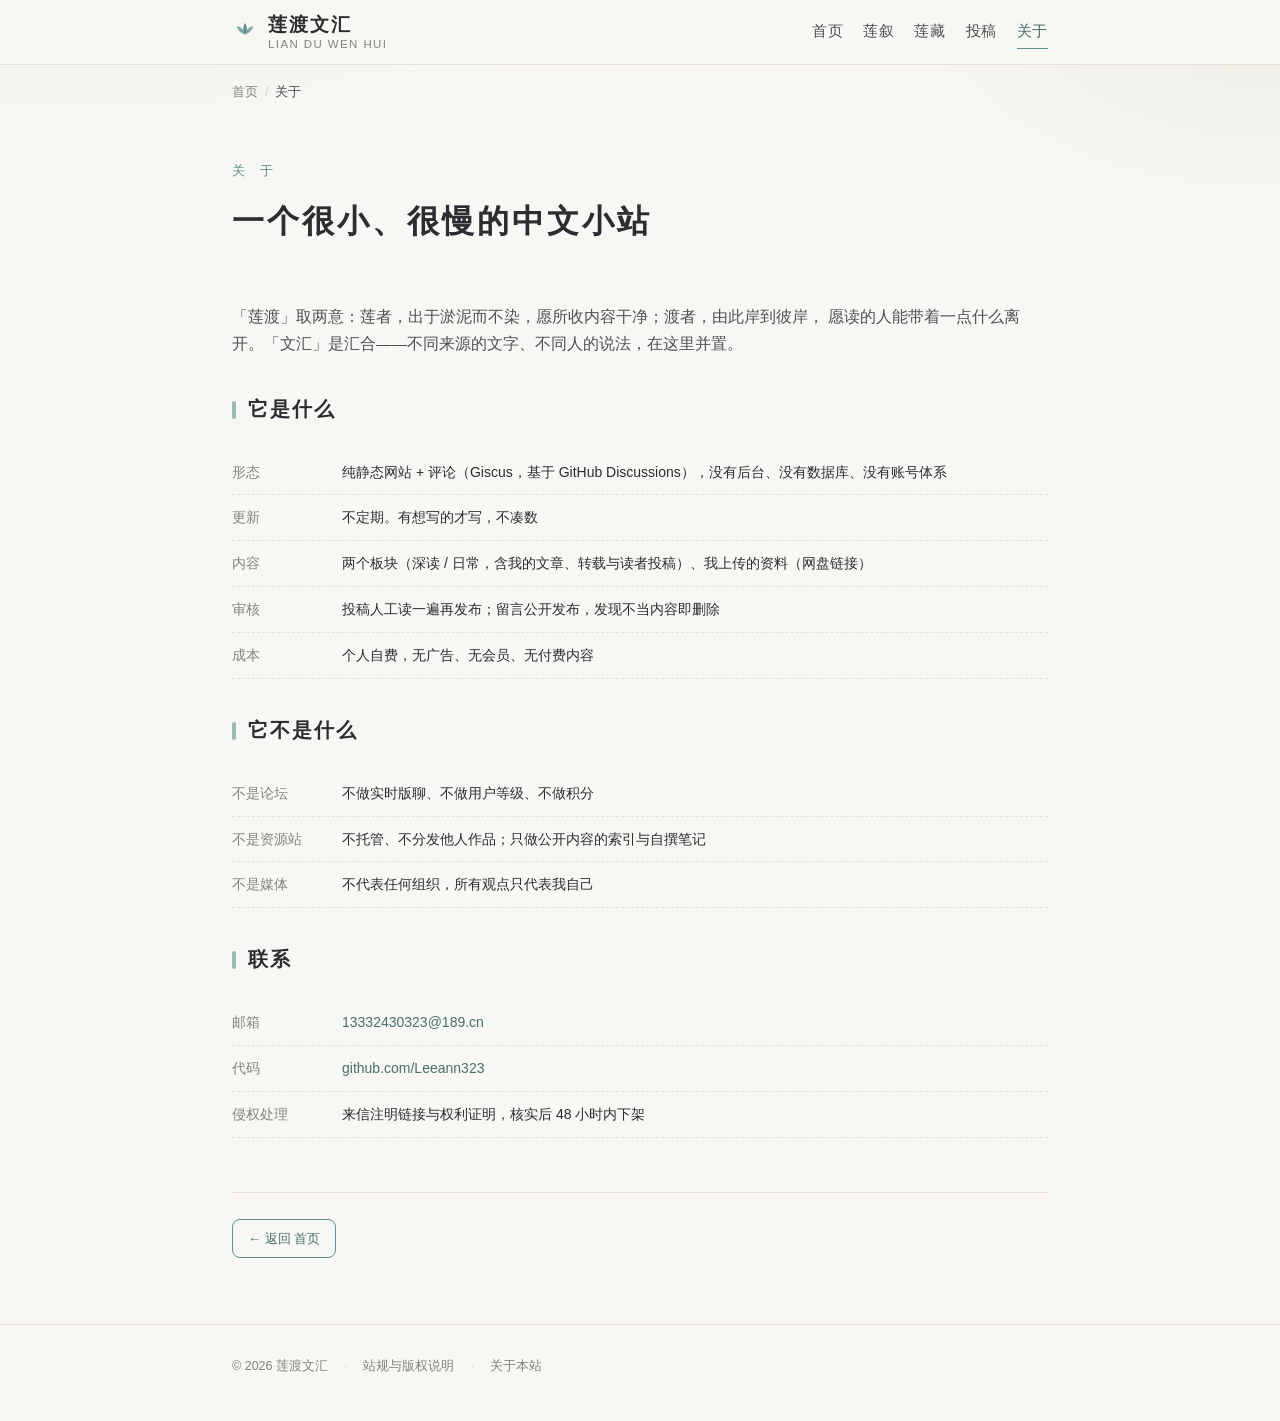
==== commit 292b4477: "refactor: articles and submissions move to Lianxu boards; Lianzang holds only self-uploaded resource" ====
--- a/about/index.html
+++ b/about/index.html
@@ -50,7 +50,7 @@
     <ul class="kv">
       <li><span>形态</span><span>纯静态网站 + 评论（Giscus，基于 GitHub Discussions），没有后台、没有数据库、没有账号体系</span></li>
       <li><span>更新</span><span>不定期。有想写的才写，不凑数</span></li>
-      <li><span>内容</span><span>两个讨论板块（深读 / 日常）、文章与索引、投稿</span></li>
+      <li><span>内容</span><span>两个板块（深读 / 日常，含我的文章、转载与读者投稿）、我上传的资料（网盘链接）</span></li>
       <li><span>审核</span><span>投稿人工读一遍再发布；留言公开发布，发现不当内容即删除</span></li>
       <li><span>成本</span><span>个人自费，无广告、无会员、无付费内容</span></li>
     </ul>
--- a/assets/style.css
+++ b/assets/style.css
@@ -116,6 +116,31 @@
 }
 .tag.ch { color: #8a6d3b; background: rgba(178, 148, 92, .09); border-color: rgba(178, 148, 92, .26); }
 .tag.gh { color: #4b5563; background: rgba(120, 130, 140, .09); border-color: rgba(120, 130, 140, .24); }
+.tag.own { color: #3c6e52; background: rgba(90, 140, 110, .10); border-color: rgba(90, 140, 110, .28); }
+.tag.rep { color: #6b5f8a; background: rgba(120, 105, 160, .09); border-color: rgba(120, 105, 160, .26); }
+.tag.sub { color: #8a5a3b; background: rgba(170, 110, 70, .09); border-color: rgba(170, 110, 70, .26); }
+
+/* ---------- 投稿全文（莲藏） ---------- */
+.submission {
+  border: 1px solid var(--line); border-radius: 14px; background: #fff;
+  padding: 24px 24px 18px; box-shadow: var(--shadow); margin-bottom: 16px;
+}
+.sub-head { display: flex; align-items: baseline; gap: 10px; flex-wrap: wrap; margin-bottom: 6px; }
+.submission h3 {
+  font-family: var(--serif); font-size: 18.5px; font-weight: 600;
+  letter-spacing: 1.2px; margin: 0; line-height: 1.5;
+}
+.submission .byline {
+  font-size: 12.5px; color: var(--muted); margin: 0 0 16px;
+  padding-bottom: 14px; border-bottom: 1px dashed var(--line);
+}
+.submission .sub-body p { font-size: 14.5px; color: var(--ink-soft); margin: 0 0 14px; line-height: 1.86; }
+.submission .sub-body p:last-child { margin-bottom: 0; }
+.submission .foot {
+  display: flex; gap: 8px; flex-wrap: wrap; align-items: center;
+  margin-top: 16px; padding-top: 12px; border-top: 1px dashed var(--line);
+}
+.submission .foot .upd { font-size: 11.5px; color: var(--muted); margin: 0 0 0 auto; }
 
 /* ---------- resource cards ---------- */
 .res {
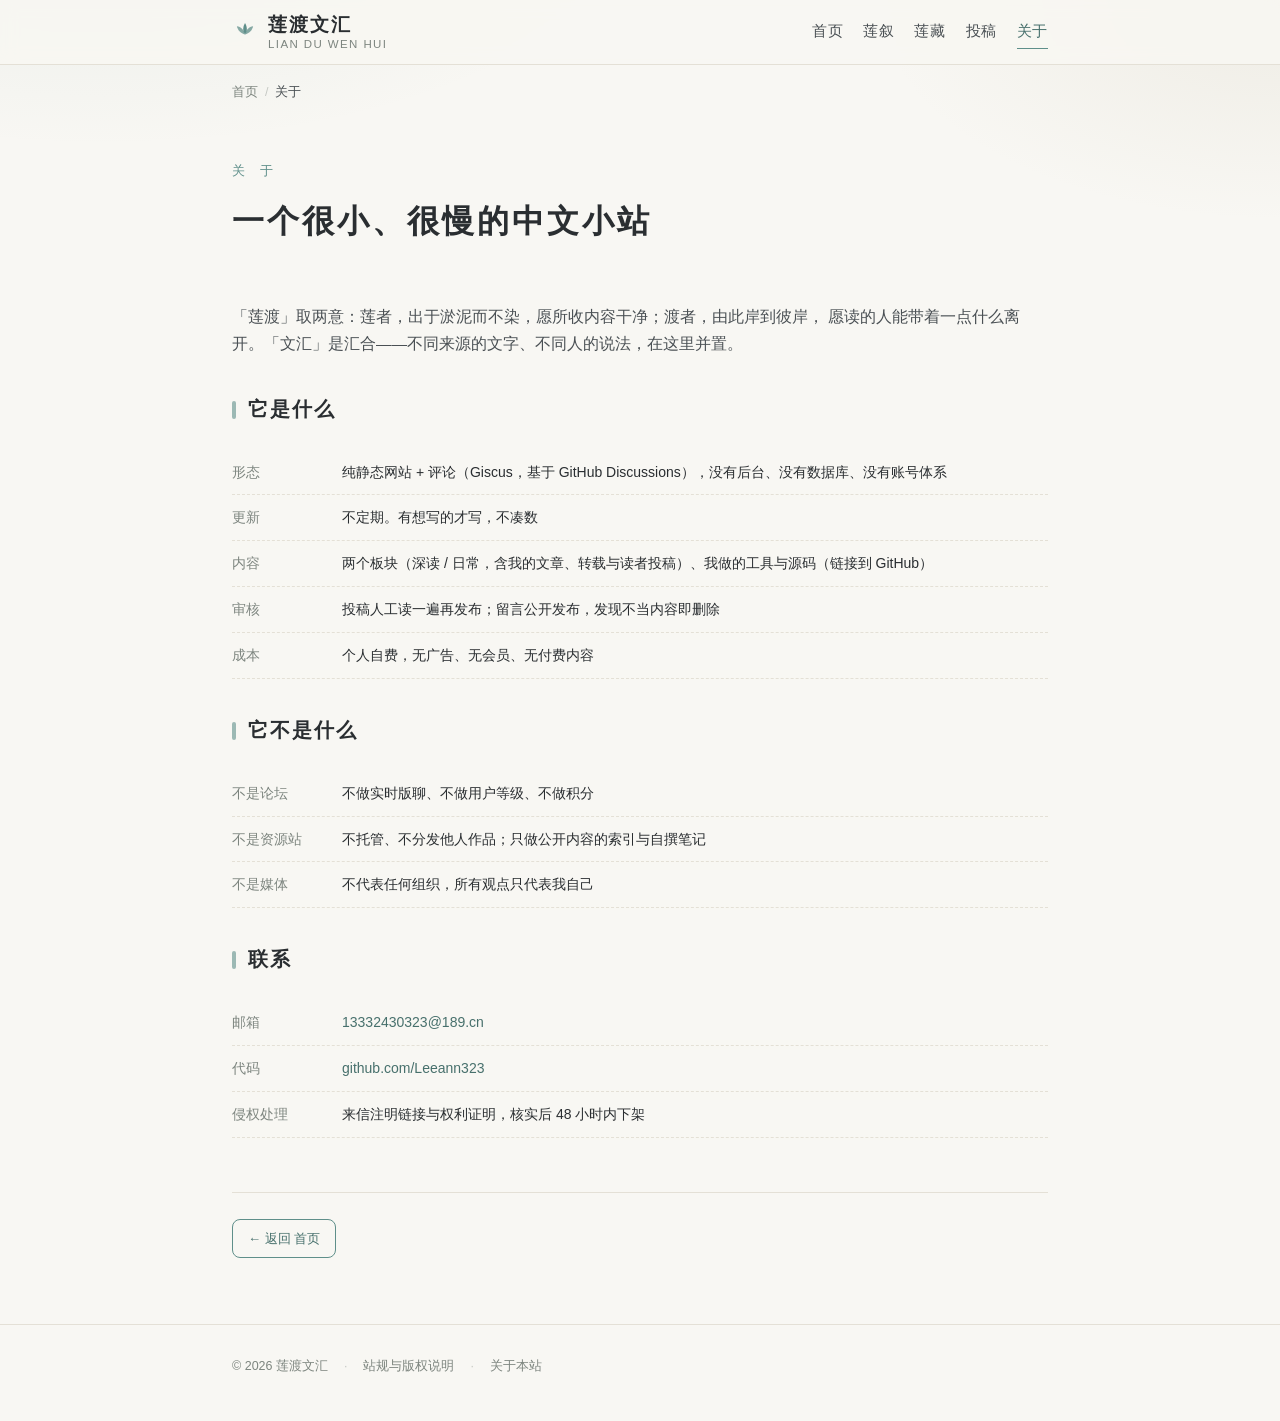
==== commit 5a29d050: "feat(library): Lianzang lists my own GitHub projects with one-line intros" ====
--- a/about/index.html
+++ b/about/index.html
@@ -50,7 +50,7 @@
     <ul class="kv">
       <li><span>形态</span><span>纯静态网站 + 评论（Giscus，基于 GitHub Discussions），没有后台、没有数据库、没有账号体系</span></li>
       <li><span>更新</span><span>不定期。有想写的才写，不凑数</span></li>
-      <li><span>内容</span><span>两个板块（深读 / 日常，含我的文章、转载与读者投稿）、我上传的资料（网盘链接）</span></li>
+      <li><span>内容</span><span>两个板块（深读 / 日常，含我的文章、转载与读者投稿）、我做的工具与源码（链接到 GitHub）</span></li>
       <li><span>审核</span><span>投稿人工读一遍再发布；留言公开发布，发现不当内容即删除</span></li>
       <li><span>成本</span><span>个人自费，无广告、无会员、无付费内容</span></li>
     </ul>
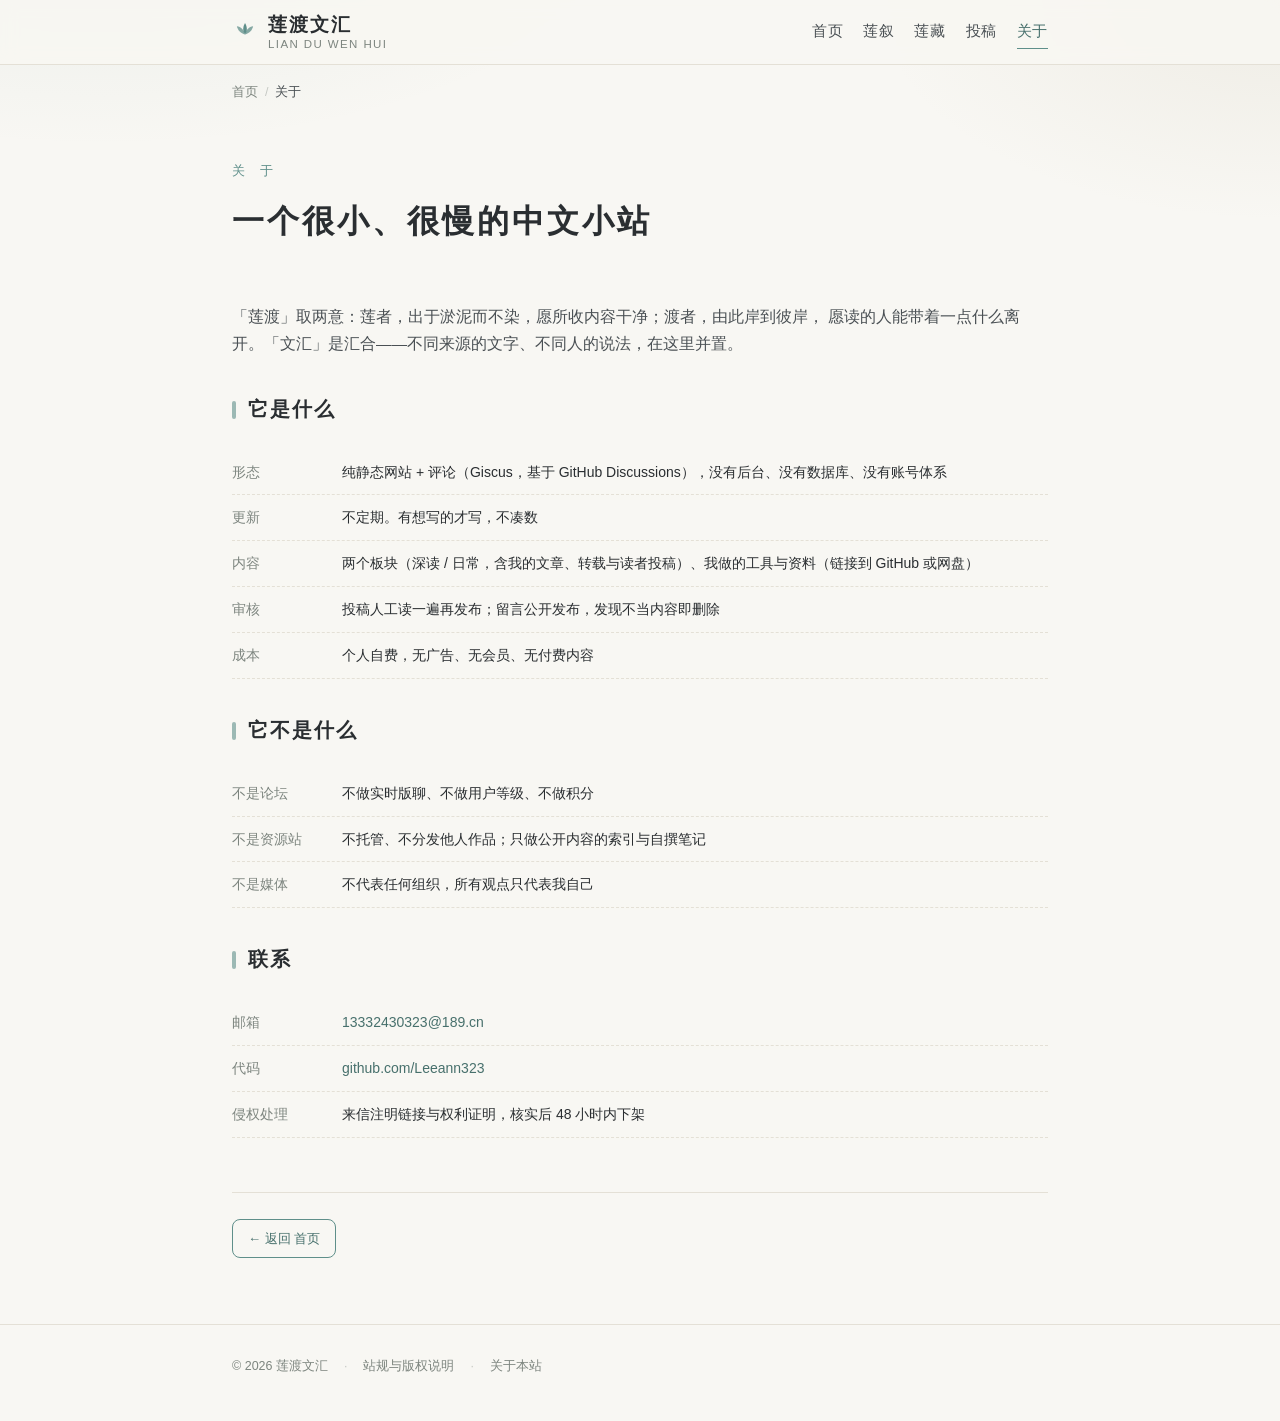
==== commit 79910480: "chore(library): drop site repo entry; wording now covers GitHub and netdisk sources" ====
--- a/about/index.html
+++ b/about/index.html
@@ -50,7 +50,7 @@
     <ul class="kv">
       <li><span>形态</span><span>纯静态网站 + 评论（Giscus，基于 GitHub Discussions），没有后台、没有数据库、没有账号体系</span></li>
       <li><span>更新</span><span>不定期。有想写的才写，不凑数</span></li>
-      <li><span>内容</span><span>两个板块（深读 / 日常，含我的文章、转载与读者投稿）、我做的工具与源码（链接到 GitHub）</span></li>
+      <li><span>内容</span><span>两个板块（深读 / 日常，含我的文章、转载与读者投稿）、我做的工具与资料（链接到 GitHub 或网盘）</span></li>
       <li><span>审核</span><span>投稿人工读一遍再发布；留言公开发布，发现不当内容即删除</span></li>
       <li><span>成本</span><span>个人自费，无广告、无会员、无付费内容</span></li>
     </ul>
